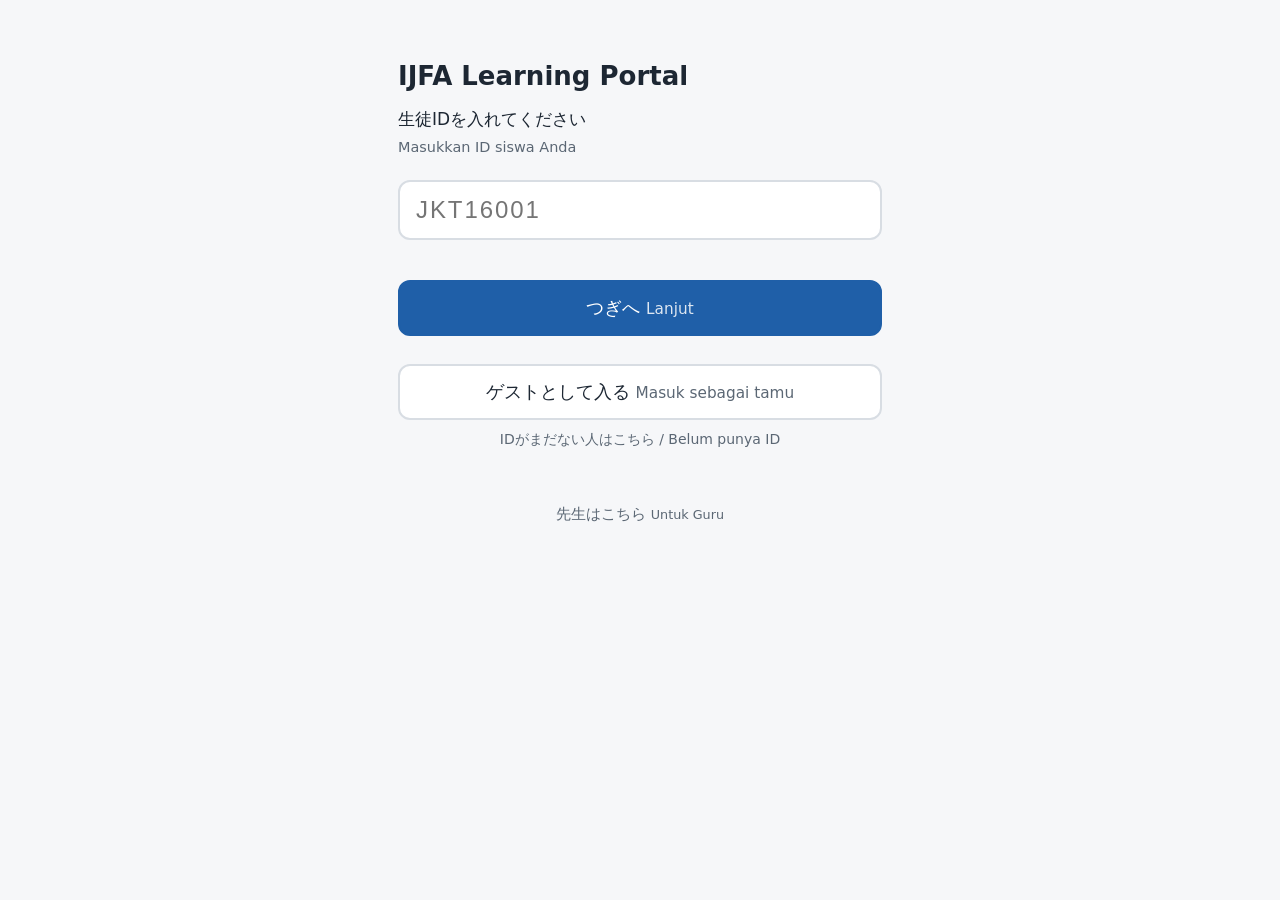
==== index.html @ 262abe1e "先生の確認用画面で、みんなの日本語の受けられる課を見られるように" ====
<!doctype html>
<html lang="ja">
<head>
  <meta charset="utf-8">
  <meta name="viewport" content="width=device-width, initial-scale=1, viewport-fit=cover">
  <meta name="robots" content="noindex, nofollow">
  <title>IJFA Learning Portal</title>
  <link rel="stylesheet" href="style.css?v=20261126d">
</head>
<body>
  <!-- サンプルデータで動いているときだけ表示 -->
  <div id="sample-banner" class="banner" hidden>サンプルデータで表示しています（本番の名簿とはつながっていません）</div>

  <!-- 先生が生徒の画面を確認しているときだけ表示 -->
  <div id="preview-banner" class="banner" hidden>先生の確認用の画面です。テストは送信しないでください</div>

  <main id="app">
    <!-- ログイン中だけ上に出るバー（名前・期生・ログアウト） -->
    <header id="topbar" class="topbar" hidden>
      <div class="who">
        <span id="top-name" class="top-name"></span>
        <span id="top-cohort" class="top-cohort"></span>
      </div>
      <button id="logout-btn" class="btn-logout" type="button">ログアウト<span class="id-text">Keluar</span></button>
    </header>

    <!-- 1. ID入力 -->
    <section id="view-login" class="view">
      <p id="logout-done" class="done" hidden>ログアウトしました / Anda sudah keluar</p>
      <h1 class="title">IJFA Learning Portal</h1>
      <p class="sub">生徒IDを入れてください<br><span class="id-text">Masukkan ID siswa Anda</span></p>
      <form id="login-form" novalidate>
        <input id="login-id" class="input" type="text" inputmode="text" autocomplete="off"
               autocapitalize="characters" placeholder="JKT16001" aria-label="生徒ID">
        <p id="login-error" class="error" role="alert"></p>
        <button class="btn btn-main" type="submit">つぎへ <span class="id-text">Lanjut</span></button>
      </form>
      <button id="again-btn" class="btn again" type="button" hidden></button>
      <button id="guest-btn" class="btn guest" type="button">ゲストとして入る <span class="id-text">Masuk sebagai tamu</span></button>
      <p class="note">IDがまだない人はこちら / Belum punya ID</p>
      <button id="teacher-link" class="btn btn-quiet teacher-link" type="button">先生はこちら <span class="id-text">Untuk Guru</span></button>
    </section>

    <!-- 1c. 先生用ログイン（Googleアカウント。許可リストはGoogle側のシート「先生」） -->
    <section id="view-teacher-login" class="view" hidden>
      <button id="tl-back" class="btn btn-quiet back" type="button">← もどる <span class="id-text">Kembali</span></button>
      <h1 class="title">先生用ログイン</h1>
      <p class="sub">Googleアカウントで入ります<br><span class="id-text">Masuk dengan akun Google</span></p>
      <div id="g-button" class="g-button"></div>
      <p id="tl-error" class="error" role="alert"></p>
      <p class="note">入れないときは坂井まで / Jika tidak bisa masuk, hubungi Sakai</p>
    </section>

    <!-- 5. 先生のホーム -->
    <section id="view-teacher" class="view" hidden>
      <h2 class="h2">生徒の画面を見る <span class="id-text">Lihat tampilan siswa</span></h2>
      <div class="pick">
        <select id="t-cohort" class="input select" aria-label="期生"></select>
        <button id="t-view" class="btn btn-main" type="button">見る <span class="id-text">Lihat</span></button>
      </div>
      <h2 class="h2">先生の機能 <span class="id-text">Menu Guru</span></h2>
      <div class="list">
        <button id="t-assign" class="item item-group" type="button">指定テストを選ぶ<span class="id-text">Pilih tes untuk siswa</span></button>
        <div class="item item-soon">だれが受けたか見る（じゅんびちゅう）<span class="id-text">Lihat siapa yang sudah ikut tes (Segera hadir)</span></div>
      </div>
    </section>

    <!-- 5b. 指定テストを選ぶ（先生用。保存先はGASの「指定テスト」シート） -->
    <section id="view-teacher-assign" class="view" hidden>
      <button id="ta-back" class="btn btn-quiet back" type="button">← 先生のホームへ <span class="id-text">Kembali</span></button>
      <h2 class="h2 ta-title">指定テストを選ぶ <span class="id-text">Pilih tes untuk siswa</span></h2>
      <select id="ta-cohort" class="input select" aria-label="期生"></select>
      <p id="ta-msg" class="error" role="alert"></p>
      <button id="ta-relogin" class="btn btn-main" type="button" hidden>Googleでログインしなおす <span class="id-text">Masuk lagi</span></button>
      <div id="ta-body" hidden>
        <h2 class="h2">いまの指定 <span class="id-text">Tes yang dipilih</span></h2>
        <p class="ta-hint">上から順に、生徒のホームの「先生からの指定」に出ます。みんなの日本語の課はホームには出ず、みんなの日本語のページでその課の🔒が外れます<span class="id-text">Muncul di beranda siswa sesuai urutan ini. Bab Minna no Nihongo tidak muncul di beranda, tetapi terbuka (🔓) di halaman Minna no Nihongo.</span></p>
        <div id="ta-list" class="list"></div>
        <h2 class="h2">テストを足す <span class="id-text">Tambah tes</span></h2>
        <input id="ta-search" class="input ta-search" type="search" autocomplete="off" placeholder="さがす（例：入門5課）" aria-label="テストをさがす">
        <div id="ta-pool" class="list"></div>
        <div class="ta-bar">
          <p id="ta-state" class="ta-state"></p>
          <div class="ta-actions">
            <button id="ta-undo" class="btn" type="button" hidden>元にもどす <span class="id-text">Batal</span></button>
            <button id="ta-save" class="btn btn-main" type="button">保存する <span class="id-text">Simpan</span></button>
          </div>
          <button id="ta-preview" class="btn btn-quiet ta-preview" type="button">この期の生徒の画面で確認 <span class="id-text">Lihat tampilan siswa</span></button>
        </div>
      </div>
    </section>

    <!-- 2. 本人確認 -->
    <section id="view-confirm" class="view" hidden>
      <p class="sub">あなたは</p>
      <p id="confirm-name" class="big-name"></p>
      <p class="sub">さんですか？<br><span class="id-text">Apakah ini Anda?</span></p>
      <div class="row">
        <button id="confirm-yes" class="btn btn-main" type="button">はい <span class="id-text">Ya</span></button>
        <button id="confirm-no" class="btn" type="button">いいえ <span class="id-text">Bukan</span></button>
      </div>
    </section>

    <!-- 3. ホーム -->
    <section id="view-home" class="view" hidden>
      <p id="guest-note" class="guest-note" hidden>IDがあれば、テストも受けられます / Dengan ID, Anda bisa ikut tes</p>
      <p id="home-status" class="status" hidden></p>

      <h2 id="assigned-title" class="h2">先生からの指定 <span class="id-text">Dari Guru</span></h2>
      <div id="assigned-list" class="list"></div>

      <h2 class="h2">べんきょうする <span class="id-text">Belajar</span></h2>
      <div id="category-list" class="grid"></div>
    </section>

    <!-- 4. カテゴリーの中の教材一覧 -->
    <section id="view-category" class="view" hidden>
      <button id="back-home" class="btn btn-quiet back" type="button">← もどる <span class="id-text">Kembali</span></button>
      <h2 id="category-title" class="h2"></h2>
      <div id="material-list" class="list"></div>
    </section>

    <!-- 意見・報告フォーム（生徒のホームと先生のホームのいちばん下。送り先はGASの「報告・要望」シート） -->
    <details id="feedback" class="feedback-box" hidden>
      <summary class="fb-summary">ご意見をお聞かせください<span class="id-text">Kami ingin mendengar pendapat Anda</span></summary>
      <div class="fb-body">
        <p class="fb-lead">エラーやこまったこと、「こんな機能があったら便利だな」と思ったことなど、使ってみた皆さんの意見を集めています。インドネシア語でもかまいませんので、自由に書いてください。できるだけ具体的に書いてもらえると、改善に役立ちます。</p>
        <p class="fb-lead id-text">Kami mengumpulkan pendapat dari semua yang sudah mencoba portal ini, misalnya error, hal yang membingungkan atau menyulitkan, atau fitur yang menurut Anda akan berguna. Silakan tulis dengan bebas, boleh dalam bahasa Indonesia. Semakin jelas dan rinci tulisan Anda, semakin membantu kami untuk memperbaikinya.</p>
        <form id="fb-form" novalidate>
          <fieldset class="fb-set">
            <legend class="fb-label">どんなこと？ <span class="id-text">Tentang apa?</span></legend>
            <div class="fb-kinds">
              <label class="fb-kind"><input type="radio" name="kind" value="error"><span>⚠ エラー・こまったこと<span class="id-text">Error・Kesulitan</span></span></label>
              <label class="fb-kind"><input type="radio" name="kind" value="idea"><span>💡 こんな機能がほしい<span class="id-text">Usulan fitur</span></span></label>
              <label class="fb-kind"><input type="radio" name="kind" value="other"><span>💬 その他<span class="id-text">Lainnya</span></span></label>
            </div>
          </fieldset>
          <fieldset id="fb-freq-set" class="fb-set" hidden>
            <legend class="fb-label">いつも起きる？ <span class="id-text">Apakah selalu terjadi?</span></legend>
            <div class="fb-freq">
              <label class="fb-kind fb-small"><input type="radio" name="freq" value="always"><span>いつも<span class="id-text">Selalu</span></span></label>
              <label class="fb-kind fb-small"><input type="radio" name="freq" value="sometimes"><span>ときどき<span class="id-text">Kadang</span></span></label>
              <label class="fb-kind fb-small"><input type="radio" name="freq" value="once"><span>1回だけ<span class="id-text">Sekali</span></span></label>
            </div>
          </fieldset>
          <label class="fb-label" for="fb-text">くわしく書いてください <span class="id-text">Tulis dengan rinci</span></label>
          <textarea id="fb-text" class="fb-text" rows="5" maxlength="1000"
                    placeholder="例：JLPT N3 模試1の聴解5番で、音声が流れない（スマホ）&#10;Contoh: Di JLPT N3 Ujian Coba 1, Choukai nomor 5, audionya tidak keluar (HP)"></textarea>
          <p id="fb-error" class="error" role="alert"></p>
          <button id="fb-send" class="btn btn-main" type="submit">送る <span class="id-text">Kirim</span></button>
        </form>
        <div id="fb-done" class="fb-done" hidden>
          <p class="fb-thanks">Terima kasih! ありがとうございました</p>
          <button id="fb-again" class="btn" type="button">もう1つ送る <span class="id-text">Kirim lagi</span></button>
        </div>
      </div>
    </details>

    <!-- ログアウトの確認（まちがって押しても大丈夫なように） -->
    <div id="logout-sheet" class="sheet-bg" hidden>
      <div class="sheet" role="dialog" aria-modal="true" aria-labelledby="sheet-title">
        <p id="sheet-title" class="sheet-title">ログアウトしますか？<span class="id-text">Keluar dari portal?</span></p>
        <p id="sheet-note" class="sheet-note"></p>
        <div class="row">
          <button id="logout-yes" class="btn btn-main" type="button">ログアウトする <span class="id-text">Ya, keluar</span></button>
          <button id="logout-no" class="btn" type="button">やめる <span class="id-text">Batal</span></button>
        </div>
      </div>
    </div>

    <p id="loading" class="loading" hidden>よみこみ中… <span class="id-text">Memuat…</span></p>
  </main>

  <!-- ?v= は、古い画面が残らないようにするための日付。js を直したら変える -->
  <script src="config.js"></script>
  <script src="data.js?v=20261126d"></script>
  <script src="app.js?v=20261126d"></script>
</body>
</html>
---- style.css ----
/* 色・文字はここ（:root）だけで管理。デザイン変更はこの部分を書き換える */
:root {
  --bg: #f6f7f9;
  --surface: #ffffff;
  --text: #1d2733;
  --muted: #5b6774;
  --main: #1f5fa8;
  --main-text: #ffffff;
  --line: #d8dde3;
  --error: #b3261e;
  --notice: #fff4d6;
  --ok: #1e7a3c;
  --ok-bg: #e5f4ea;
  --ng: #b3261e;
  --ng-bg: #fbe9e7;
  --sign-bg: #ffd400;
  --sign-text: #111111;
  --radius: 12px;
  --font: system-ui, -apple-system, "Hiragino Sans", "Noto Sans JP", "Segoe UI", sans-serif;
  color-scheme: light;
}
@media (prefers-color-scheme: dark) {
  :root {
    --bg: #12171d;
    --surface: #1b222b;
    --text: #e8edf2;
    --muted: #9aa6b2;
    --main: #5b9be0;
    --main-text: #0d1620;
    --line: #2e3844;
    --error: #ff8a80;
    --notice: #3a3320;
    --ok: #7fd49a;
    --ok-bg: #1d3325;
    --ng: #ff8a80;
    --ng-bg: #3d2220;
    --sign-bg: #e6c000;
    --sign-text: #111111;
    color-scheme: dark;
  }
}

* { box-sizing: border-box; }
[hidden] { display: none !important; }  /* hidden を付けた部分は必ず隠す */
html, body { margin: 0; }
body {
  background: var(--bg);
  color: var(--text);
  font-family: var(--font);
  font-size: 17px;
  line-height: 1.6;
  padding: env(safe-area-inset-top, 0) 0 env(safe-area-inset-bottom, 0);
}
main { max-width: 520px; margin: 0 auto; padding: 24px 18px 48px; }

.banner { background: var(--notice); color: var(--text); font-size: 13px; padding: 6px 12px; text-align: center; }
.id-text { color: var(--muted); font-size: 0.85em; font-weight: normal; }

.title { font-size: 26px; margin: 32px 0 8px; }
.sub { color: var(--text); margin: 0 0 20px; }
.h2 { font-size: 18px; margin: 28px 0 10px; }

.input {
  width: 100%; font-size: 24px; letter-spacing: 0.08em; padding: 14px 16px;
  border: 2px solid var(--line); border-radius: var(--radius);
  background: var(--surface); color: var(--text); text-transform: uppercase;
}
.input:focus { outline: none; border-color: var(--main); }
.error { color: var(--error); min-height: 1.6em; margin: 8px 0; font-size: 15px; }

.btn {
  display: block; width: 100%; min-height: 56px; padding: 12px 16px;
  font-size: 18px; font-family: inherit; text-align: center;
  border: 2px solid var(--line); border-radius: var(--radius);
  background: var(--surface); color: var(--text); cursor: pointer;
}
.btn-main { background: var(--main); border-color: var(--main); color: var(--main-text); }
.btn-main .id-text { color: inherit; opacity: 0.85; }
.btn-quiet { border: none; background: none; color: var(--muted); min-height: 48px; margin-top: 32px; }
.btn:focus-visible { outline: 3px solid var(--main); outline-offset: 2px; }
.back { width: auto; margin: 0 0 4px; padding-left: 0; text-align: left; }
.row { display: grid; gap: 12px; }

.big-name { font-size: 28px; font-weight: bold; margin: 0 0 8px; word-break: break-word; }


.list { display: grid; gap: 10px; }
.item {
  display: block; padding: 14px 16px; text-decoration: none; color: var(--text);
  background: var(--surface); border: 2px solid var(--line); border-radius: var(--radius);
}
.item-assigned { border-color: var(--main); }
.item .id-text { display: block; }
.empty { color: var(--muted); margin: 0; }

.grid { display: grid; grid-template-columns: 1fr; gap: 10px; }
.cat {
  display: block; min-height: 64px; padding: 12px 16px; font-size: 18px; font-weight: bold; font-family: inherit;
  text-decoration: none; width: 100%;
  text-align: left; border: 2px solid var(--line); border-radius: var(--radius);
  background: var(--surface); color: var(--text); cursor: pointer;
}
.cat .id-text { display: block; margin-top: 4px; }
.cat:focus-visible, .item:focus-visible { outline: 3px solid var(--main); outline-offset: 2px; }

.loading { color: var(--muted); text-align: center; margin-top: 40px; }

/* カテゴリーの中のまとまり（押すと開く） */
.group { background: var(--surface); border: 2px solid var(--line); border-radius: var(--radius); }
.group-title { padding: 14px 16px; font-weight: bold; cursor: pointer; min-height: 56px; }
.group-title .id-text { display: block; }
.group[open] .group-title { border-bottom: 1px solid var(--line); }
.group .list { padding: 10px; }

/* ゲスト入口 */
.guest { margin-top: 28px; }
.note { color: var(--muted); font-size: 14px; text-align: center; margin: 8px 0 0; }

/* 裏で更新中・更新失敗のお知らせ */
.status { color: var(--muted); font-size: 13px; margin: 4px 0 0; }

/* ホームのボタンの種類：› は選ぶ画面へ、じゅんびちゅうは押せない */
.cat-more { position: relative; padding-right: 40px; }
.cat-more::after { content: "›"; position: absolute; right: 16px; top: 50%; transform: translateY(-50%); font-size: 28px; color: var(--muted); }
.cat-soon, .item-soon { opacity: 0.5; cursor: default; }
.item-group { width: 100%; text-align: left; font-family: inherit; font-size: 17px; font-weight: bold; cursor: pointer; position: relative; padding-right: 40px; }
.item-group::after { content: "›"; position: absolute; right: 16px; top: 50%; transform: translateY(-50%); font-size: 28px; color: var(--muted); }

/* 上のバー：名前・期生・ログアウト（スクロールしても上に残る） */
.topbar {
  position: sticky; top: 0; z-index: 10;
  display: flex; align-items: center; gap: 12px;
  margin: -24px -18px 8px; padding: 10px 18px;
  padding-top: calc(10px + env(safe-area-inset-top, 0));
  background: var(--surface); border-bottom: 1px solid var(--line);
}
.who { flex: 1; min-width: 0; }
.top-name { display: block; font-weight: bold; font-size: 18px; overflow: hidden; text-overflow: ellipsis; white-space: nowrap; }
.top-cohort { display: block; color: var(--muted); font-size: 14px; }
.btn-logout {
  flex: none; min-height: 48px; padding: 6px 14px; font-family: inherit; font-size: 15px; font-weight: bold; line-height: 1.25;
  border: 2px solid var(--line); border-radius: var(--radius); background: var(--bg); color: var(--text); cursor: pointer;
}
.btn-logout .id-text { display: block; font-size: 12px; }
.btn-logout:focus-visible { outline: 3px solid var(--main); outline-offset: 2px; }
.guest-note { color: var(--muted); margin: 8px 0 0; }

/* ログアウトの確認（下から出るパネル） */
.sheet-bg { position: fixed; inset: 0; z-index: 20; background: rgba(0, 0, 0, 0.45); display: flex; align-items: flex-end; justify-content: center; }
.sheet {
  width: 100%; max-width: 520px; background: var(--surface); border-radius: 16px 16px 0 0;
  padding: 22px 18px calc(22px + env(safe-area-inset-bottom, 0));
}
.sheet-title { font-size: 20px; font-weight: bold; margin: 0 0 6px; }
.sheet-title .id-text { display: block; }
.sheet-note { color: var(--muted); margin: 0 0 18px; font-size: 15px; }

/* ログアウトしたあと */
.done { background: var(--notice); border-radius: var(--radius); padding: 10px 14px; margin: 8px 0 0; font-size: 15px; }
.again { margin-top: 12px; }

/* 先生用 */
.teacher-link { margin-top: 40px; font-size: 15px; }
.g-button { display: flex; justify-content: center; min-height: 48px; margin: 8px 0; }
.pick { display: grid; gap: 10px; }
.select { font-size: 18px; letter-spacing: 0; text-transform: none; appearance: auto; }

/* 先生：指定テストを選ぶ */
.ta-title { margin-top: 8px; }
.ta-hint { color: var(--muted); font-size: 14px; margin: -4px 0 10px; }
.ta-hint .id-text { display: block; }
.ta-msg-ok { color: var(--ok); }
.ta-row {
  display: flex; align-items: center; gap: 8px; padding: 8px 8px 8px 12px;
  background: var(--surface); border: 2px solid var(--main); border-radius: var(--radius);
}
.ta-row-bad { border-color: var(--error); }
.ta-no { flex: none; width: 26px; font-weight: bold; color: var(--main); text-align: center; }
.ta-name { flex: 1; min-width: 0; overflow-wrap: anywhere; line-height: 1.4; }
.ta-name .id-text { display: block; }
.ta-tag { display: inline-block; margin-left: 6px; padding: 0 6px; font-size: 12px; border-radius: 6px; background: var(--notice); color: var(--text); }
.ta-btns { flex: none; display: flex; gap: 4px; }
.ta-btn {
  width: 40px; height: 40px; padding: 0; font-size: 18px; font-family: inherit; cursor: pointer;
  border: 1px solid var(--line); border-radius: 8px; background: var(--bg); color: var(--text);
}
.ta-btn:disabled { opacity: 0.3; cursor: default; }
.ta-btn:focus-visible { outline: 3px solid var(--main); outline-offset: 1px; }
.ta-search { font-size: 17px; letter-spacing: 0; text-transform: none; padding: 10px 14px; margin-bottom: 10px; }
.ta-group { border: 1px solid var(--line); border-radius: var(--radius); background: var(--bg); }
.ta-sub { padding: 12px 14px; min-height: 48px; font-weight: bold; cursor: pointer; }
.ta-group[open] .ta-sub { border-bottom: 1px solid var(--line); }
.ta-group .list { padding: 8px; }
.ta-add { width: 100%; text-align: left; font-family: inherit; font-size: 16px; cursor: pointer; position: relative; padding-right: 92px; }
.ta-add::after { content: "＋ 足す"; position: absolute; right: 12px; top: 50%; transform: translateY(-50%); font-size: 14px; font-weight: bold; color: var(--main); }
.ta-add:disabled { cursor: default; opacity: 0.55; }
.ta-add:disabled::after { content: "✓ 指定ずみ"; color: var(--muted); }
.ta-bar {
  position: sticky; bottom: 0; z-index: 5; margin: 24px -18px 0; padding: 10px 18px calc(10px + env(safe-area-inset-bottom, 0));
  background: var(--surface); border-top: 1px solid var(--line);
}
.ta-state { margin: 0 0 8px; font-size: 14px; color: var(--muted); }
.ta-state-dirty { color: var(--error); font-weight: bold; }
.ta-actions { display: grid; grid-template-columns: 1fr 2fr; gap: 8px; }
.ta-actions .btn { min-height: 52px; font-size: 17px; line-height: 1.3; padding: 6px 10px; }
.ta-actions .btn .id-text { display: block; font-size: 13px; }
#ta-undo[hidden] + #ta-save { grid-column: 1 / -1; }
.ta-preview { margin-top: 4px; min-height: 40px; font-size: 15px; }

/* 意見・報告フォーム（ホームのいちばん下。押すと開く） */
.feedback-box { margin-top: 40px; background: var(--surface); border: 2px dashed var(--line); border-radius: var(--radius); }
.fb-summary { position: relative; min-height: 56px; padding: 14px 44px 14px 16px; font-weight: bold; cursor: pointer; list-style: none; }
.fb-summary::-webkit-details-marker { display: none; }
.fb-summary::after { content: "＋"; position: absolute; right: 16px; top: 14px; color: var(--muted); }
.feedback-box[open] .fb-summary::after { content: "－"; }
.fb-summary .id-text { display: block; }
.fb-body { padding: 0 16px 16px; }
.fb-lead { margin: 0 0 10px; font-size: 15px; }
p.fb-lead.id-text { display: block; font-size: 14px; }
.fb-set { border: none; margin: 0; padding: 0; min-width: 0; }
.fb-label { display: block; font-weight: bold; font-size: 16px; margin: 16px 0 8px; padding: 0; }
.fb-label .id-text { font-size: 14px; }
.fb-kinds { display: grid; gap: 8px; }
.fb-freq { display: grid; grid-template-columns: repeat(3, 1fr); gap: 8px; }
.fb-kind {
  display: flex; align-items: center; gap: 10px; min-height: 52px; padding: 8px 12px; cursor: pointer;
  font-size: 16px; line-height: 1.35; border: 2px solid var(--line); border-radius: var(--radius); background: var(--bg);
}
.fb-kind input { flex: none; width: 20px; height: 20px; margin: 0; accent-color: var(--main); }
.fb-kind .id-text { display: block; }
.fb-kind:has(input:checked) { border-color: var(--main); background: var(--surface); }
.fb-small { gap: 6px; padding: 8px; font-size: 15px; }
.fb-text {
  display: block; width: 100%; padding: 12px; font-family: inherit; font-size: 16px; line-height: 1.5; resize: vertical;
  border: 2px solid var(--line); border-radius: var(--radius); background: var(--bg); color: var(--text);
}
.fb-text:focus { outline: none; border-color: var(--main); }
.fb-done { text-align: center; }
.fb-thanks { font-weight: bold; color: var(--ok); margin: 8px 0 14px; }
.btn:disabled { opacity: 0.6; cursor: default; }

/* 読み方練習（yomi.html） */
.quiz-top { display: flex; align-items: center; justify-content: space-between; }
.q-progress { color: var(--muted); font-size: 15px; }
.q-number { font-size: 40px; font-weight: bold; text-align: center; margin: 12px 0 20px; line-height: 1.25; overflow-wrap: anywhere; }
.q-sub { color: var(--muted); text-align: center; margin: -14px 0 18px; }
.choices { display: grid; gap: 10px; }
.choice {
  display: flex; align-items: center; gap: 12px; width: 100%; min-height: 56px; padding: 10px 14px;
  font-family: inherit; font-size: 20px; text-align: left; cursor: pointer;
  border: 2px solid var(--line); border-radius: var(--radius); background: var(--surface); color: var(--text);
}
.choice:disabled { cursor: default; }
.choice:focus-visible { outline: 3px solid var(--main); outline-offset: 2px; }
.choice-no {
  flex: none; display: inline-flex; align-items: center; justify-content: center;
  width: 30px; height: 30px; border: 2px solid var(--muted); border-radius: 50%; font-size: 15px; color: var(--muted);
}
.choice-text { overflow-wrap: anywhere; }
.choice-ok { border-color: var(--ok); background: var(--ok-bg); }
.choice-ok .choice-no { border-color: var(--ok); background: var(--ok); color: var(--surface); }
.choice-ng { border-color: var(--ng); background: var(--ng-bg); }
.choice-ng .choice-no { border-color: var(--ng); background: var(--ng); color: var(--surface); }
.feedback { margin: 16px 0; padding: 12px 14px; border-radius: var(--radius); border: 2px solid var(--line); background: var(--surface); }
.feedback-ok { border-color: var(--ok); }
.feedback-ng { border-color: var(--ng); }
.fb-head { font-weight: bold; font-size: 19px; margin: 0 0 4px; }
.feedback-ok .fb-head { color: var(--ok); }
.feedback-ng .fb-head { color: var(--ng); }
.fb-answer { font-size: 20px; font-weight: bold; margin: 0 0 6px; overflow-wrap: anywhere; }
.fb-tip { margin: 6px 0 0; font-size: 15px; }
.fb-tip .id-text { display: block; }
.r-score { font-size: 48px; font-weight: bold; text-align: center; margin: 4px 0 8px; }
.r-q { display: block; font-weight: bold; overflow-wrap: anywhere; }
.r-buttons { margin-top: 24px; }
a.btn { text-decoration: none; }

/* 看板・表示の問題（看板風） */
.q-number.q-sign { width: fit-content; max-width: 100%; margin: 12px auto 20px; padding: 10px 18px;
  background: var(--sign-bg); color: var(--sign-text); border: 4px solid var(--sign-text); border-radius: 6px; }
/* 漢字カード（答えたあとに出す） */
.kcard { margin-top: 12px; padding: 12px; border: 1px solid var(--line); border-radius: var(--radius); background: var(--bg); }
.kcard-head { display: flex; gap: 14px; align-items: center; }
.kcard-k { font-size: 48px; font-weight: bold; line-height: 1; }
.kcard-sign { flex: none; padding: 4px 10px; font-weight: bold; background: var(--sign-bg); color: var(--sign-text); border: 3px solid var(--sign-text); border-radius: 4px; }
.kcard-m { font-weight: bold; }
.kcard-r { font-size: 14px; color: var(--muted); }
.kcard-r .id-text { margin-left: 6px; }
.kcard-w { list-style: none; margin: 8px 0 0; padding: 0; font-size: 15px; }
.kcard-w li { padding: 3px 0; border-top: 1px dashed var(--line); }
.kcard-wm { color: var(--muted); margin-left: 8px; }
.kcard-h, .kcard-where { margin: 8px 0 0; font-size: 14px; color: var(--muted); }

/* 読み方練習：ボタンの上の ひとこと（「〇〇な人は こちら！」） */
.item-catch { display: block; margin-bottom: 4px; font-size: 14px; color: var(--main); }
.item-catch .id-text { display: block; font-size: 12px; }
/* 読み方練習：ヒント（例のことば） */
.btn-hint { display: block; margin: 0 auto 14px; min-height: 40px; font-size: 15px; }
.hint-box { list-style: none; margin: 0 0 16px; padding: 10px 12px; border: 1px dashed var(--line); border-radius: var(--radius); background: var(--bg); font-size: 15px; }
.hint-box li { padding: 3px 0; }
/* 部首カード：ひとこと説明 */
.kcard-story { margin: 8px 0 0; font-size: 15px; }
.kcard-story .id-text { display: block; }
#cards-list .kcard { margin-bottom: 12px; }
#cards-practice { margin-top: 8px; width: 100%; }
/* 部首から考える：問いは ことば（小さめ）、選択肢は 漢字（大きく） */
.q-number.q-word { font-size: 30px; }
.choices-kanji .choice-text { font-size: 30px; }
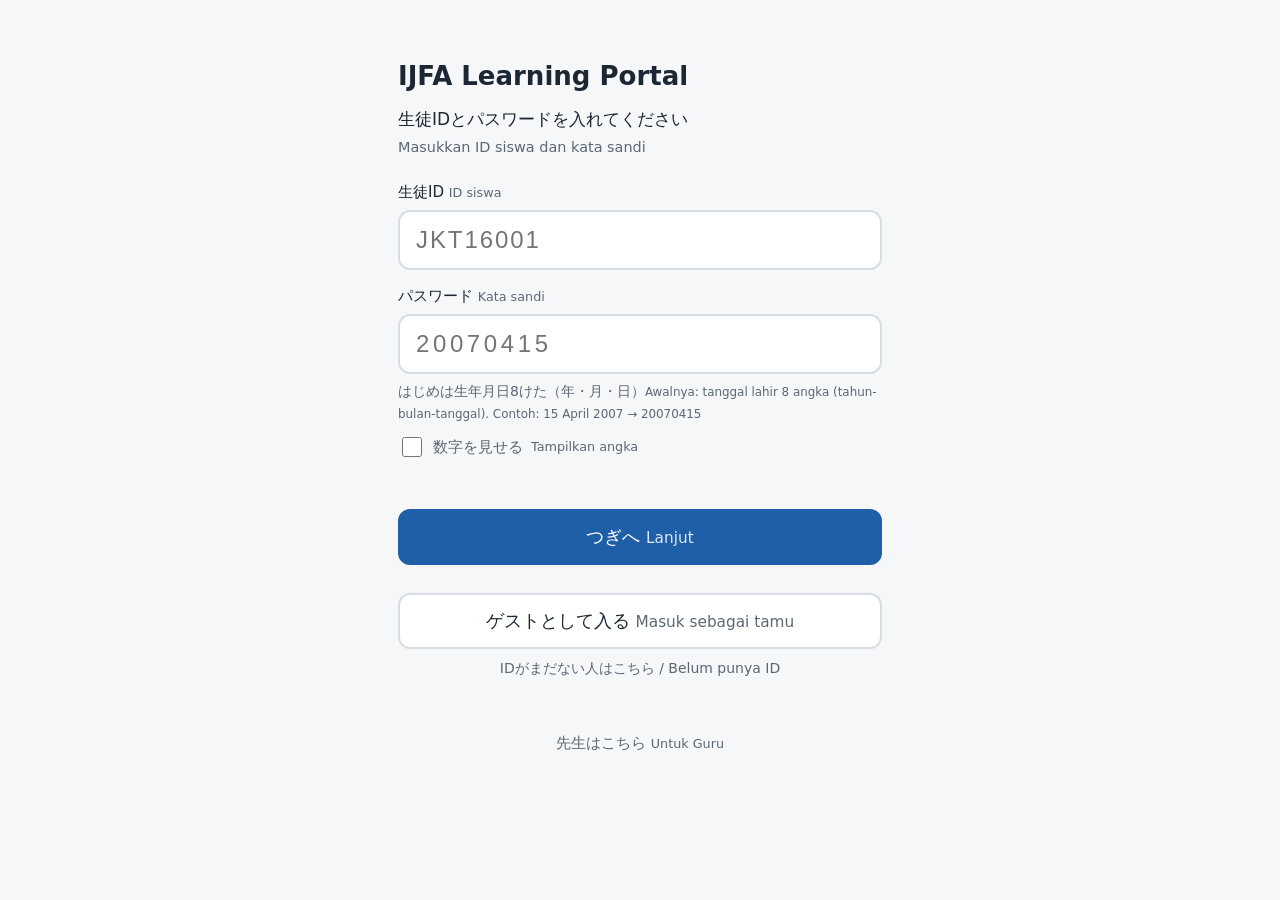
==== commit 3afc879e: "生徒ログインをID＋パスワードにする（パスワード変更つき） はじめのパスワードは生年月日8けた。4けた以上の数字に変更可。ログインは10日。5回まちがえると15分ロック。GASは action=slo" ====
--- a/index.html
+++ b/index.html
@@ -5,7 +5,7 @@
   <meta name="viewport" content="width=device-width, initial-scale=1, viewport-fit=cover">
   <meta name="robots" content="noindex, nofollow">
   <title>IJFA Learning Portal</title>
-  <link rel="stylesheet" href="style.css?v=20261126d">
+  <link rel="stylesheet" href="style.css?v=20261127a">
 </head>
 <body>
   <!-- サンプルデータで動いているときだけ表示 -->
@@ -28,10 +28,16 @@
     <section id="view-login" class="view">
       <p id="logout-done" class="done" hidden>ログアウトしました / Anda sudah keluar</p>
       <h1 class="title">IJFA Learning Portal</h1>
-      <p class="sub">生徒IDを入れてください<br><span class="id-text">Masukkan ID siswa Anda</span></p>
+      <p class="sub">生徒IDとパスワードを入れてください<br><span class="id-text">Masukkan ID siswa dan kata sandi</span></p>
       <form id="login-form" novalidate>
-        <input id="login-id" class="input" type="text" inputmode="text" autocomplete="off"
-               autocapitalize="characters" placeholder="JKT16001" aria-label="生徒ID">
+        <label class="field-label" for="login-id">生徒ID <span class="id-text">ID siswa</span></label>
+        <input id="login-id" class="input" type="text" inputmode="text" autocomplete="username"
+               autocapitalize="characters" placeholder="JKT16001">
+        <label class="field-label" for="login-pw">パスワード <span class="id-text">Kata sandi</span></label>
+        <input id="login-pw" class="input pw" type="password" inputmode="numeric" autocomplete="current-password"
+               maxlength="20" placeholder="20070415">
+        <p class="pw-hint">はじめは生年月日8けた（年・月・日）<span class="id-text">Awalnya: tanggal lahir 8 angka (tahun-bulan-tanggal). Contoh: 15 April 2007 → 20070415</span></p>
+        <label class="pw-show"><input id="login-show" type="checkbox"> 数字を見せる <span class="id-text">Tampilkan angka</span></label>
         <p id="login-error" class="error" role="alert"></p>
         <button class="btn btn-main" type="submit">つぎへ <span class="id-text">Lanjut</span></button>
       </form>
@@ -111,6 +117,31 @@
 
       <h2 class="h2">べんきょうする <span class="id-text">Belajar</span></h2>
       <div id="category-list" class="grid"></div>
+
+      <!-- パスワード変更（生徒だけ。うながしはしない） -->
+      <button id="pw-open" class="btn btn-quiet pw-open" type="button" hidden>パスワードを変更できます <span class="id-text">Anda bisa mengganti kata sandi</span></button>
+    </section>
+
+    <!-- 3b. パスワード変更（生徒） -->
+    <section id="view-password" class="view" hidden>
+      <button id="pw-back" class="btn btn-quiet back" type="button">← もどる <span class="id-text">Kembali</span></button>
+      <h2 class="h2">パスワードを変更する <span class="id-text">Ganti kata sandi</span></h2>
+      <form id="pw-form" novalidate>
+        <label class="field-label" for="pw-old">いまのパスワード <span class="id-text">Kata sandi sekarang</span></label>
+        <input id="pw-old" class="input pw" type="password" inputmode="numeric" autocomplete="current-password" maxlength="20">
+        <label class="field-label" for="pw-new">新しいパスワード（4けた以上の数字） <span class="id-text">Kata sandi baru (angka, minimal 4 digit)</span></label>
+        <input id="pw-new" class="input pw" type="password" inputmode="numeric" autocomplete="new-password" maxlength="20">
+        <label class="field-label" for="pw-new2">もう一度 <span class="id-text">Ulangi kata sandi baru</span></label>
+        <input id="pw-new2" class="input pw" type="password" inputmode="numeric" autocomplete="new-password" maxlength="20">
+        <label class="pw-show"><input id="pw-show" type="checkbox"> 数字を見せる <span class="id-text">Tampilkan angka</span></label>
+        <p class="pw-hint">変更すると、ほかのスマホではログアウトされます<span class="id-text">Setelah diganti, HP lain akan keluar otomatis.</span></p>
+        <p id="pw-error" class="error" role="alert"></p>
+        <button id="pw-save" class="btn btn-main" type="submit">変更する <span class="id-text">Ganti</span></button>
+      </form>
+      <div id="pw-done" hidden>
+        <p class="done">パスワードを変更しました / Kata sandi sudah diganti</p>
+        <button id="pw-home" class="btn btn-main" type="button">ホームへ <span class="id-text">Ke beranda</span></button>
+      </div>
     </section>
 
     <!-- 4. カテゴリーの中の教材一覧 -->
@@ -173,7 +204,7 @@
 
   <!-- ?v= は、古い画面が残らないようにするための日付。js を直したら変える -->
   <script src="config.js"></script>
-  <script src="data.js?v=20261126d"></script>
-  <script src="app.js?v=20261126d"></script>
+  <script src="data.js?v=20261127a"></script>
+  <script src="app.js?v=20261127a"></script>
 </body>
 </html>
--- a/style.css
+++ b/style.css
@@ -306,3 +306,12 @@
 /* 部首から考える：問いは ことば（小さめ）、選択肢は 漢字（大きく） */
 .q-number.q-word { font-size: 30px; }
 .choices-kanji .choice-text { font-size: 30px; }
+
+/* 生徒ログインのパスワード（2026-11-27） */
+.field-label { display: block; font-size: 15px; margin: 14px 0 6px; color: var(--text); }
+.field-label .id-text { display: inline; }
+.pw { letter-spacing: 0.15em; }
+.pw-hint { color: var(--muted); font-size: 14px; margin: 6px 0 0; }
+.pw-show { display: flex; align-items: center; gap: 8px; min-height: 44px; font-size: 15px; color: var(--muted); }
+.pw-show input { width: 20px; height: 20px; }
+.pw-open { display: block; margin: 32px auto 0; font-size: 15px; }
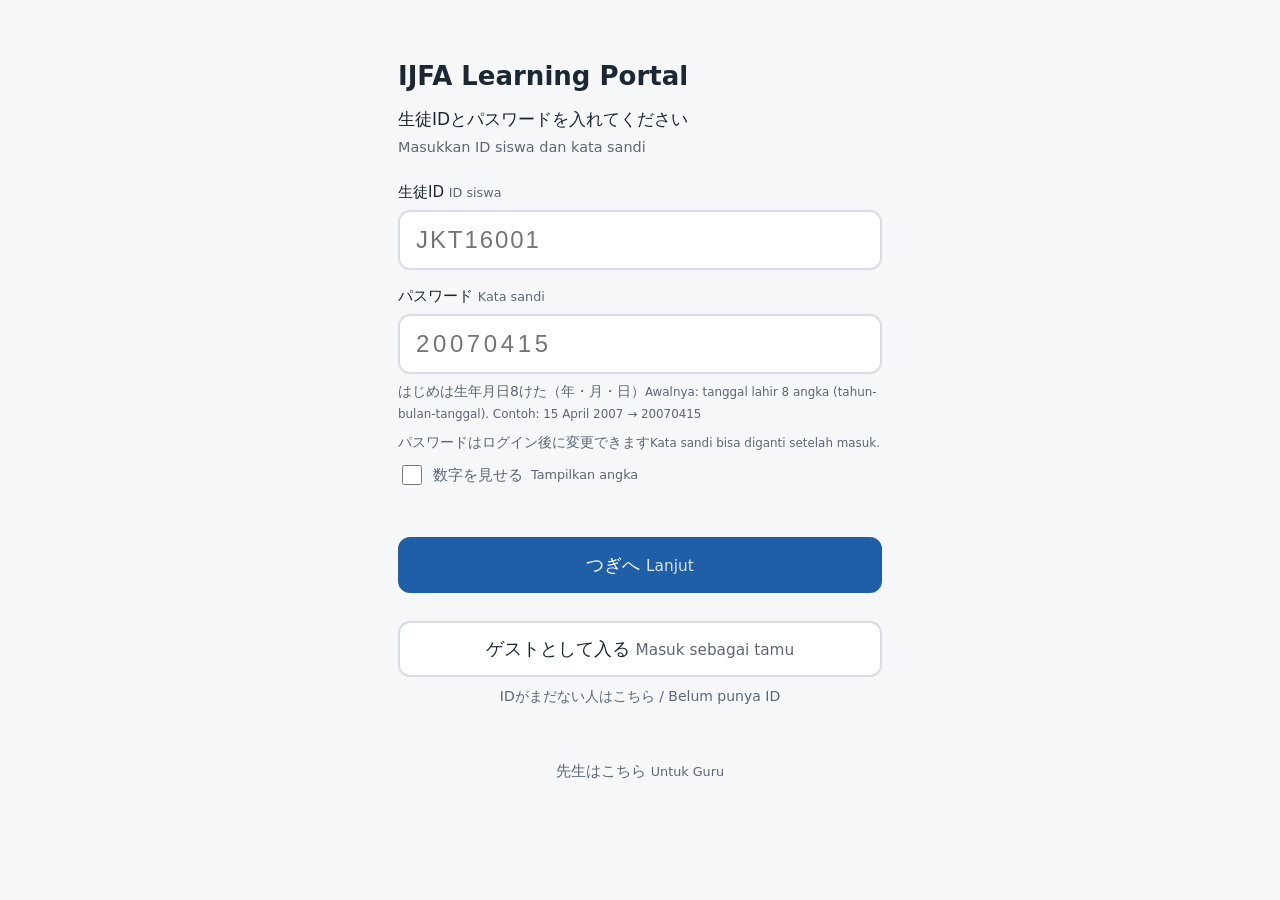
==== commit ca8ad683: "ログイン画面に「パスワードはログイン後に変更できます」を追加" ====
--- a/index.html
+++ b/index.html
@@ -5,7 +5,7 @@
   <meta name="viewport" content="width=device-width, initial-scale=1, viewport-fit=cover">
   <meta name="robots" content="noindex, nofollow">
   <title>IJFA Learning Portal</title>
-  <link rel="stylesheet" href="style.css?v=20261127a">
+  <link rel="stylesheet" href="style.css?v=20261127b">
 </head>
 <body>
   <!-- サンプルデータで動いているときだけ表示 -->
@@ -37,6 +37,7 @@
         <input id="login-pw" class="input pw" type="password" inputmode="numeric" autocomplete="current-password"
                maxlength="20" placeholder="20070415">
         <p class="pw-hint">はじめは生年月日8けた（年・月・日）<span class="id-text">Awalnya: tanggal lahir 8 angka (tahun-bulan-tanggal). Contoh: 15 April 2007 → 20070415</span></p>
+        <p class="pw-hint">パスワードはログイン後に変更できます<span class="id-text">Kata sandi bisa diganti setelah masuk.</span></p>
         <label class="pw-show"><input id="login-show" type="checkbox"> 数字を見せる <span class="id-text">Tampilkan angka</span></label>
         <p id="login-error" class="error" role="alert"></p>
         <button class="btn btn-main" type="submit">つぎへ <span class="id-text">Lanjut</span></button>
@@ -67,7 +68,35 @@
       <h2 class="h2">先生の機能 <span class="id-text">Menu Guru</span></h2>
       <div class="list">
         <button id="t-assign" class="item item-group" type="button">指定テストを選ぶ<span class="id-text">Pilih tes untuk siswa</span></button>
+        <button id="t-pwreset" class="item item-group" type="button">パスワードを生年月日に戻す<span class="id-text">Reset kata sandi siswa</span></button>
         <div class="item item-soon">だれが受けたか見る（じゅんびちゅう）<span class="id-text">Lihat siapa yang sudah ikut tes (Segera hadir)</span></div>
+      </div>
+    </section>
+
+    <!-- 5c. パスワードを生年月日に戻す（先生用。保存先はGASの「生徒ログイン」シート） -->
+    <section id="view-teacher-pw" class="view" hidden>
+      <button id="tp-back" class="btn btn-quiet back" type="button">← 先生のホームへ <span class="id-text">Kembali</span></button>
+      <h2 class="h2">パスワードを生年月日に戻す <span class="id-text">Reset kata sandi siswa</span></h2>
+      <p class="pw-hint">パスワードを忘れた生徒・5回まちがえて入れなくなった生徒に使います<span class="id-text">Untuk siswa yang lupa kata sandi atau terkunci.</span></p>
+      <form id="tp-form" novalidate>
+        <label class="field-label" for="tp-id">生徒ID <span class="id-text">ID siswa</span></label>
+        <input id="tp-id" class="input" type="text" autocomplete="off" autocapitalize="characters" placeholder="JKT16001">
+        <p id="tp-msg" class="error" role="alert"></p>
+        <button id="tp-find" class="btn btn-main" type="submit">つぎへ <span class="id-text">Lanjut</span></button>
+      </form>
+      <button id="tp-relogin" class="btn btn-main" type="button" hidden>Googleでログインしなおす <span class="id-text">Masuk lagi</span></button>
+      <div id="tp-confirm" hidden>
+        <p class="sub tp-q"><span id="tp-who" class="tp-who"></span><br>のパスワードを生年月日に戻しますか？<span class="id-text">Reset kata sandi siswa ini ke tanggal lahir?</span></p>
+        <p id="tp-state" class="pw-hint"></p>
+        <div class="row">
+          <button id="tp-yes" class="btn btn-main" type="button">はい <span class="id-text">Ya</span></button>
+          <button id="tp-no" class="btn" type="button">やめる <span class="id-text">Batal</span></button>
+        </div>
+      </div>
+      <div id="tp-done" hidden>
+        <p id="tp-done-text" class="done"></p>
+        <p class="pw-hint">生徒には「パスワードは生年月日8けた（例 2007年4月15日 → 20070415）」と伝えてください。ログイン中だったスマホもログアウトされています<span class="id-text">Beri tahu siswa: kata sandi = tanggal lahir 8 angka (contoh 15 April 2007 → 20070415).</span></p>
+        <button id="tp-next" class="btn" type="button">ほかの生徒も戻す <span class="id-text">Reset siswa lain</span></button>
       </div>
     </section>
 
@@ -204,7 +233,7 @@
 
   <!-- ?v= は、古い画面が残らないようにするための日付。js を直したら変える -->
   <script src="config.js"></script>
-  <script src="data.js?v=20261127a"></script>
-  <script src="app.js?v=20261127a"></script>
+  <script src="data.js?v=20261127b"></script>
+  <script src="app.js?v=20261127b"></script>
 </body>
 </html>
--- a/style.css
+++ b/style.css
@@ -315,3 +315,5 @@
 .pw-show { display: flex; align-items: center; gap: 8px; min-height: 44px; font-size: 15px; color: var(--muted); }
 .pw-show input { width: 20px; height: 20px; }
 .pw-open { display: block; margin: 32px auto 0; font-size: 15px; }
+.tp-who { font-size: 22px; font-weight: bold; }
+.tp-q { margin-top: 16px; }
